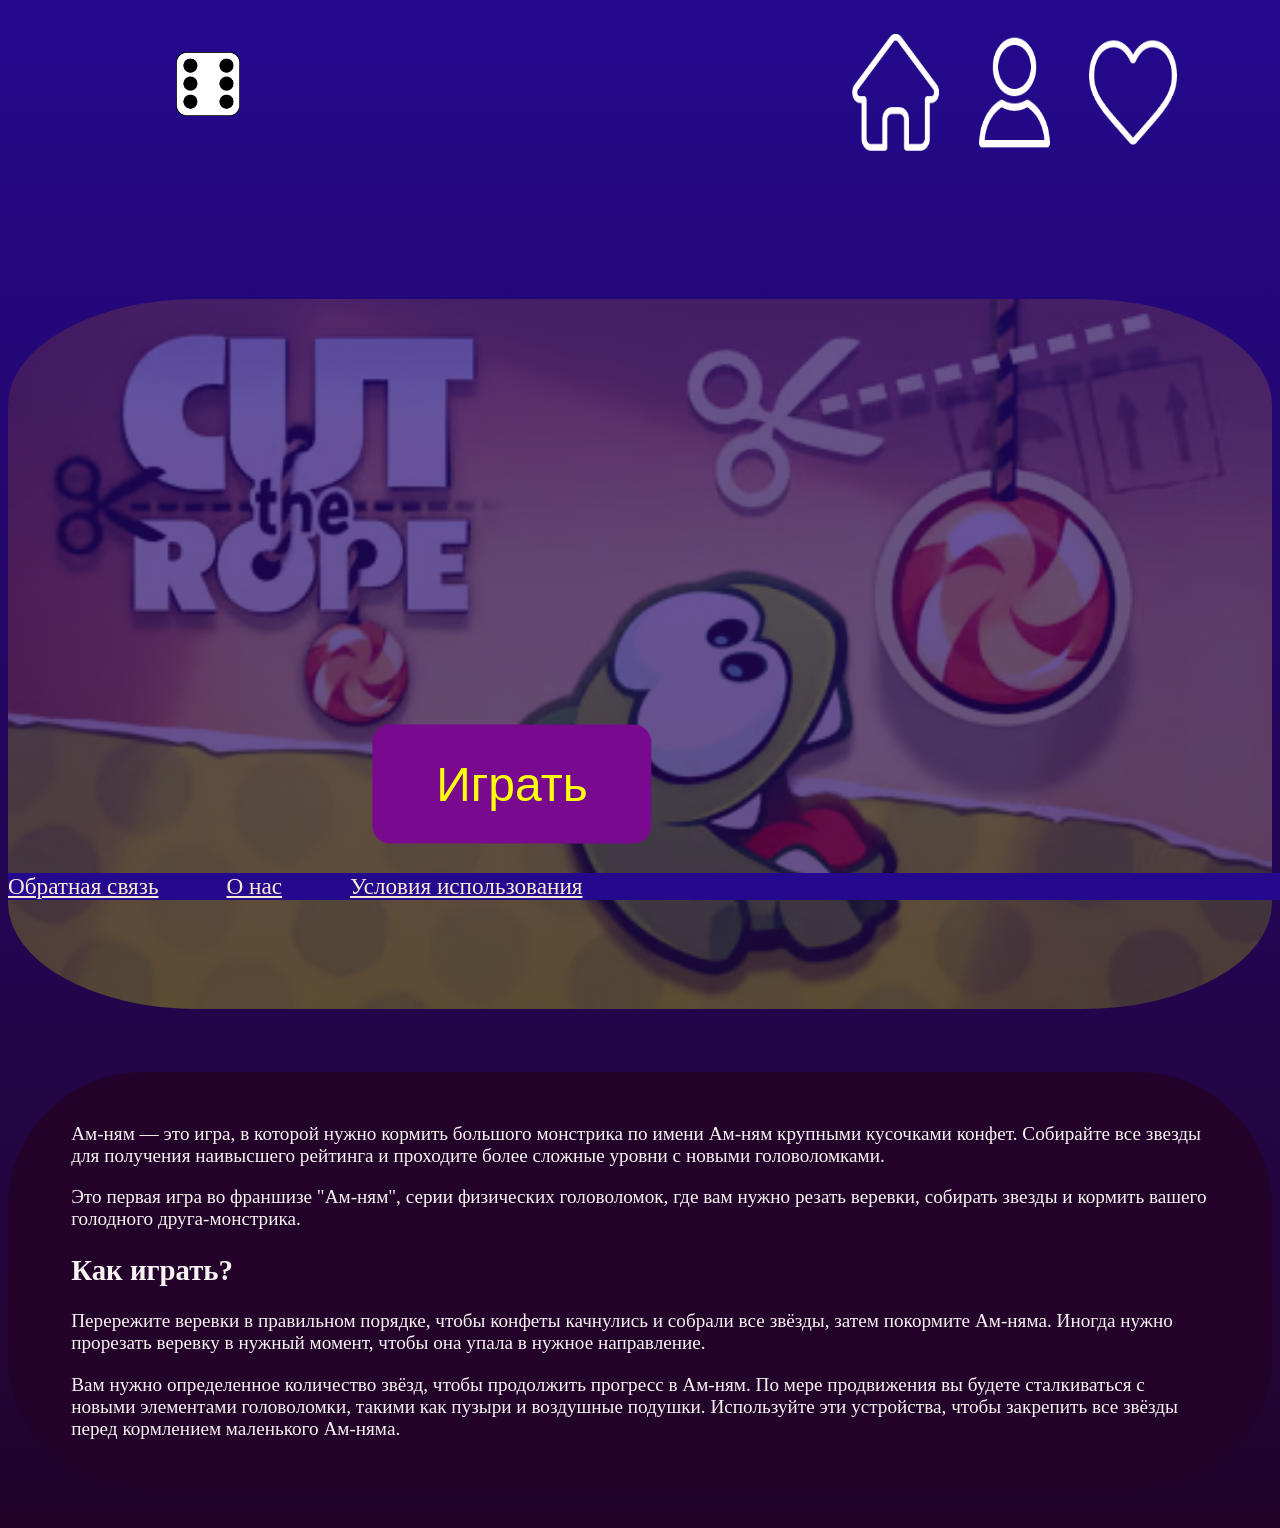
==== cut.html @ da179996 "cut the rop page is done" ====
<html>
    <head>
        <title>Ам-ням</title>
        <link rel="stylesheet" href="first.css">
        <meta charset="utf-8">
        <link href='https://unpkg.com/boxicons@2.1.4/css/boxicons.min.css' rel='stylesheet'>
    </head>

    <body>
        <div class="top-box">
            <ul class="center-image">
                <img src="cubee.png" class="cube">
            </ul>
            <ul class="menue">
                <a href="Home_page.html"> <img src="home_line.png" class="home"></a>
                <a href="profile.html"> <img src="user_line.png" class="user"></a>
                <a href="favorit.html"> <img src="heart_line.png" class="heart"></a>
            </ul>
        </div>

        <div class="start_game">
            <img class="cut" src="cut-the-rope-cover.png">
            <button class="btn_cut">Играть</button>
        </div>

        <div class="text">
            <p>
                Ам-ням — это игра, в которой нужно кормить большого монстрика по имени Ам-ням крупными кусочками конфет. 
                Собирайте все звезды для получения наивысшего рейтинга и проходите более сложные уровни с новыми головоломками.
            </p>
            <p>
                Это первая игра во франшизе "Ам-ням", серии физических головоломок, где вам нужно резать веревки, собирать 
                звезды и кормить вашего голодного друга-монстрика.
            </p>
            <h2>Как играть?</h2>
            <p>
                Перережите веревки в правильном порядке, чтобы конфеты качнулись и собрали все звёзды, затем покормите Ам-няма. 
                Иногда нужно прорезать веревку в нужный момент, чтобы она упала в нужное направление.
            </p>
            <p>
                Вам нужно определенное количество звёзд, чтобы продолжить прогресс в Ам-ням. По мере продвижения вы будете сталкиваться 
                с новыми элементами головоломки, такими как пузыри и воздушные подушки. Используйте эти устройства, чтобы закрепить все 
                звёзды перед кормлением маленького Ам-няма.
            </p>
        </div>



        <div class="contacs">
            <a class="txt" href="#">Обратная связь</a>
            <a class="txt" href="#">О нас</a>
            <a class="txt" href="#">Условия использования</a>
        </div>
    </body>
---- first.css ----
body{
    background: linear-gradient(to bottom, #24098F, #230329); }
/* maket*/
.top-box{
    display: flex;
    align-items: stretch;
    height: 15vh;
    flex-direction: row;
    margin-top: 2vh;
    margin-bottom: 5vh;
    margin-left: 10vw;
    flex-basis: 10vw;}

.cube { 
    width: 10%; 
    margin-top: 2vh;
    margin-right: 10vw;}

.menue{
    align-items: center;
    justify-content: space-between;
    display: flex;
    height: 13vh;
    margin-right: 10vw;
    gap: 5vw;}

.user{
    width: 160%; 
    height: 100%;}

.heart{
    width: 160%; 
    height: 100%;}
.home{
    width: 160%; 
    height: 100%;}

.contacs{
    margin-top: 5vh;
    background-color:#24098F;
    position: fixed;
    bottom: 0;
    width: 100vw;
}
.contacs .txt{
    font-size: 145%;
    color: antiquewhite;
    margin-right: 5vw;}

/*home page*/
.games{
    display: flex;
    grid-auto-flow: column;
    margin-bottom: 3vh;}

.nonogram{
    width: 40vh; 
    height: 40vh;
    border-radius: 10vh;}
.img-wrap{
    position: relative;}
.game_text{
    position: absolute;
    top: 50%;
    transform: translate(-50%, 50%);
    display: none;
    color: rgb(248, 244, 243);
    font-size: 145%;
    left: 65%;
    height: 30%;
    overflow: hidden;
    text-overflow: ellipsis;
    white-space: nowrap; }
.img-wrap:hover .game_text{
    display: block;}
a:hover{
    opacity: 0.6; }

.games_r{
    max-width: 10vw;
    height:auto;
    border-radius: 20%;
    margin-left: 4vw;}
.numbers_puzzle{
    background-color: #43024e6d;
    border: #43024e;
    border-radius: 10vw;
    min-height: 30vh;
    min-width: 100vh;
    margin-bottom: 5vh;}
.numbers_puzzle_text{
    color: antiquewhite;
    font-size: 170%;
    margin-left: 7vw;}

/*favorit*/
.games_favorit{
    display: grid;
    grid-template-columns: 15% 15% 15% 15% 15%;
    grid-template-rows: 20vh 20vh;
    grid-auto-flow: row;
    grid-row-gap: 5%;
    margin-right: 7vh;}
.favorit_games{
    background-color: #43024e6d;
    border-radius: 10vw;
    min-height: 55%;
    min-width: 100vh;
    margin-bottom: 5vh;}
.favorit_games_text{
    color: antiquewhite;
    font-size: 170%;
    margin-left: 8%;
}
.game_text_fav{
    position: absolute;
    top: 50%;
    transform: translate(-50%, 50%);
    display: none;
    color: rgb(248, 244, 243);
    font-size: 145%;
    left: 65%;
    height: 30%;
    overflow: hidden;
    text-overflow: ellipsis;
    white-space: nowrap; }
.img-wrap:hover .game_text_fav{
    display: block;}

/*profile*/
.info{
    display: flex;
    justify-content: center;
    align-items: center;
    flex-direction: column;
    height: 30vh;}

.logo{
    border-radius: 90%;
    margin-top: 15%;
    width: 100%;
    margin-top: 150%;}
.info .info_text{
    color: rgb(248, 244, 243);}

.buttons .bth{
    text-align: center;
    width: 120%;
    height: 80%;
    background-color: #79098F;
    color: #FBFF0A;
    border: none;
    border-radius: 2vh;
    margin-bottom: 2.5vh;
    font-size: 100%;
}
.buttons{
    display: flex;}
.buttons>*:first-child {
    margin-right: 10%;}
.favorit_games_profile{
    background-color: #43024e6d;
    border-radius: 10vw;
    min-height: 55%;
    min-width: 100vh;
    margin-bottom: 5vh;
    margin-top: 17%;}

/*cut*/
.start_game{
    display: flex;
}
.cut{
    margin-top: 8%;
    width: 100%;
    opacity: 0.3; 
    border-radius: 15%;}
.start_game .btn_cut{
    margin-top: 5%;
    position: absolute;
    top: 80%;
    left: 40%;
    transform: translate(-50%, -50%);
    background-color: #79098F;
    color: #FBFF0A;
    font-size: 300%;
    padding: 2.5% 5%;
    border: none;
    cursor: pointer;
    border-radius: 2vh;
    animation: pulse 1s infinite;
}

@keyframes pulse {
    0% {
        transform: scale(1);
    }
    50% {
        transform: scale(1.1);
    }
    100% {
        transform: scale(1);
    }
}
.text{
    color: rgb(248, 244, 243);
    padding: 2.5% 5%;
    margin-bottom: 3%;
    margin-top: 5%;
    font-size: 120%;
    background-color: #230329;
    border-radius: 15vh;
}
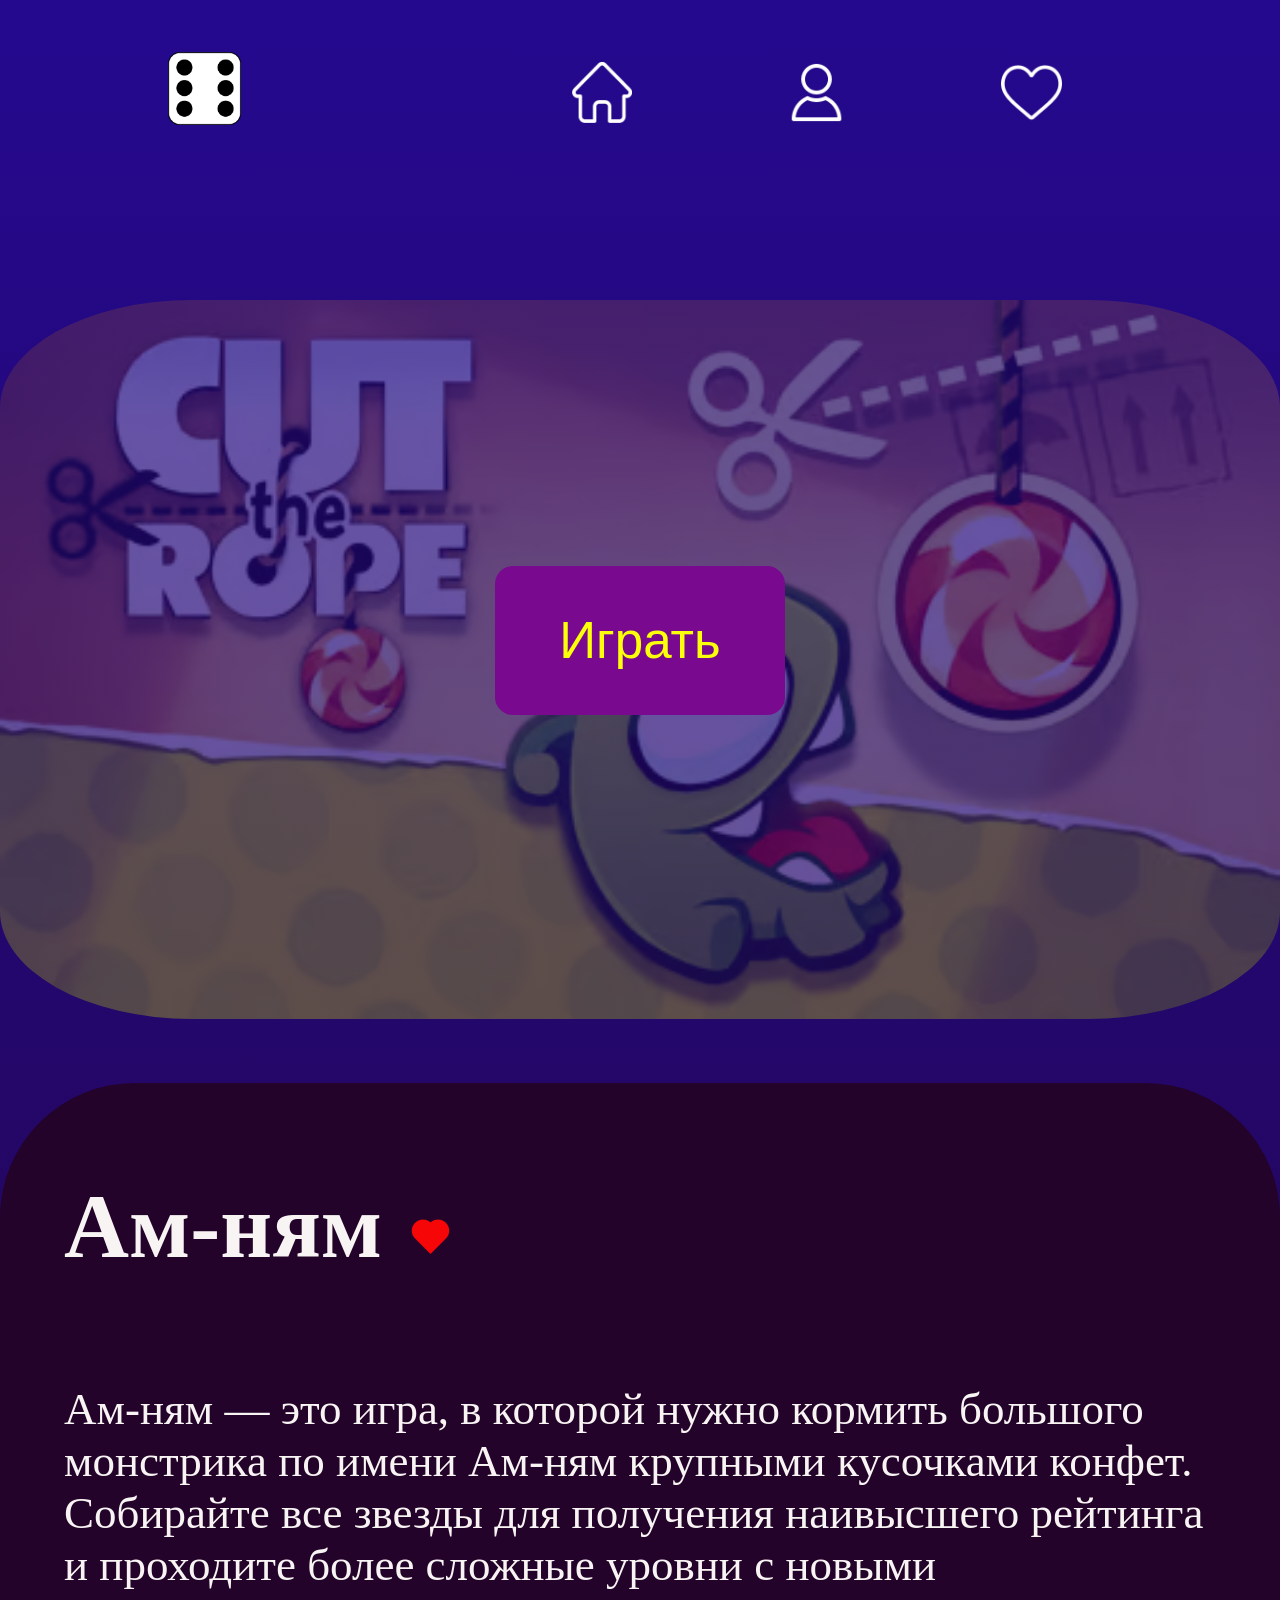
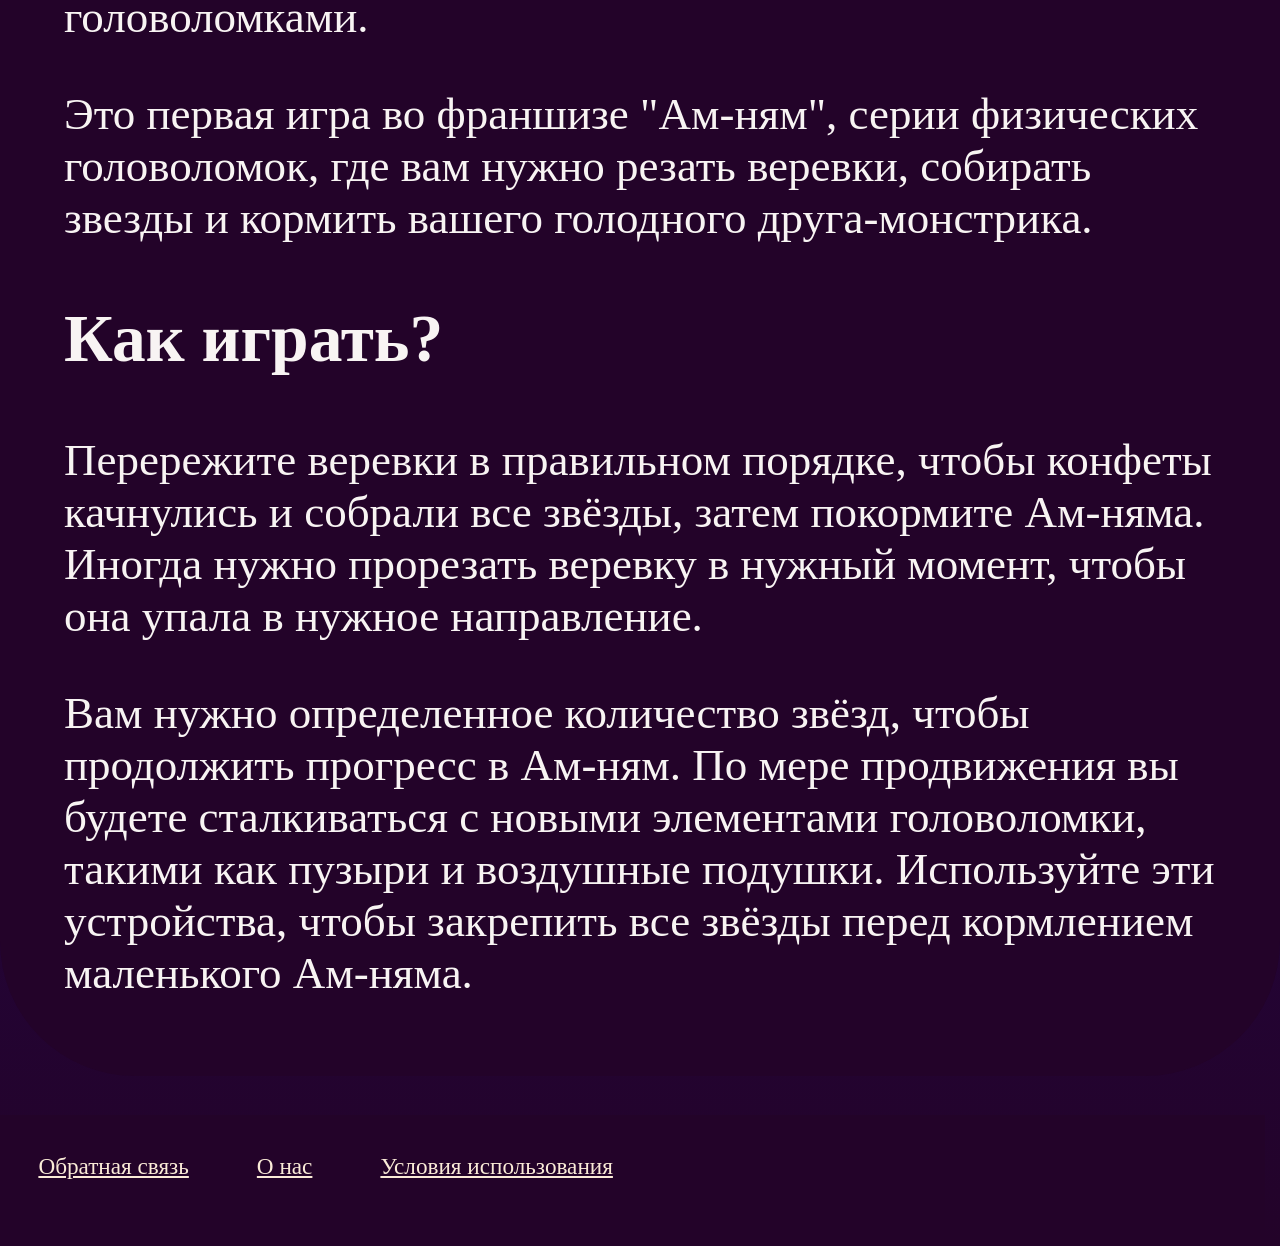
==== commit e2d70442: "cut file: add heart, fixed problem with the button" ====
--- a/cut.html
+++ b/cut.html
@@ -24,6 +24,10 @@
         </div>
 
         <div class="text">
+            <div class="om-nom">
+                <h1>Ам-ням</h1>
+                <i class='bx bxs-heart'></i>
+            </div>
             <p>
                 Ам-ням — это игра, в которой нужно кормить большого монстрика по имени Ам-ням крупными кусочками конфет. 
                 Собирайте все звезды для получения наивысшего рейтинга и проходите более сложные уровни с новыми головоломками.
--- a/first.css
+++ b/first.css
@@ -1,5 +1,9 @@
 body{
-    background: linear-gradient(to bottom, #24098F, #230329); }
+    background: linear-gradient(to bottom, #24098F, #230329); 
+    width: 100%;
+    margin: 0;
+    padding: 0;
+}
 /* maket*/
 .top-box{
     display: flex;
@@ -12,7 +16,7 @@
     flex-basis: 10vw;}
 
 .cube { 
-    width: 10%; 
+    width: 20%; 
     margin-top: 2vh;
     margin-right: 10vw;}
 
@@ -25,22 +29,23 @@
     gap: 5vw;}
 
 .user{
-    width: 160%; 
-    height: 100%;}
+    width: 40%; 
+    height: auto;}
 
 .heart{
-    width: 160%; 
-    height: 100%;}
+    width: 40%; 
+    height: auto}
 .home{
-    width: 160%; 
-    height: 100%;}
+    width: 40%; 
+    height: auto}
 
 .contacs{
-    margin-top: 5vh;
-    background-color:#24098F;
-    position: fixed;
+    background-color:#230329;
+    position: relative;
     bottom: 0;
-    width: 100vw;
+    width: 92.8vw;
+    height: 6vh;
+    padding: 3%;
 }
 .contacs .txt{
     font-size: 145%;
@@ -51,7 +56,9 @@
 .games{
     display: flex;
     grid-auto-flow: column;
-    margin-bottom: 3vh;}
+    margin-bottom: 3vh;
+    margin-right: 0;
+}
 
 .nonogram{
     width: 40vh; 
@@ -83,10 +90,11 @@
     margin-left: 4vw;}
 .numbers_puzzle{
     background-color: #43024e6d;
-    border: #43024e;
     border-radius: 10vw;
     min-height: 30vh;
-    min-width: 100vh;
+    max-width: 200vw;
+    min-width: 90vw;
+    margin-right: 0;
     margin-bottom: 5vh;}
 .numbers_puzzle_text{
     color: antiquewhite;
@@ -169,6 +177,8 @@
 /*cut*/
 .start_game{
     display: flex;
+    justify-content: center; /* Центрирование по горизонтали */
+    align-items: center;
 }
 .cut{
     margin-top: 8%;
@@ -178,13 +188,10 @@
 .start_game .btn_cut{
     margin-top: 5%;
     position: absolute;
-    top: 80%;
-    left: 40%;
-    transform: translate(-50%, -50%);
     background-color: #79098F;
     color: #FBFF0A;
-    font-size: 300%;
-    padding: 2.5% 5%;
+    font-size: 4vw;
+    padding: 5vh 5vw;
     border: none;
     cursor: pointer;
     border-radius: 2vh;
@@ -207,7 +214,15 @@
     padding: 2.5% 5%;
     margin-bottom: 3%;
     margin-top: 5%;
-    font-size: 120%;
+    font-size: 5vh;
     background-color: #230329;
     border-radius: 15vh;
+}
+.om-nom{
+    display: flex;
+}
+.om-nom i{
+    color: rgb(246, 6, 6);
+    margin-top: 11vh;
+    margin-left: 2vw;
 }
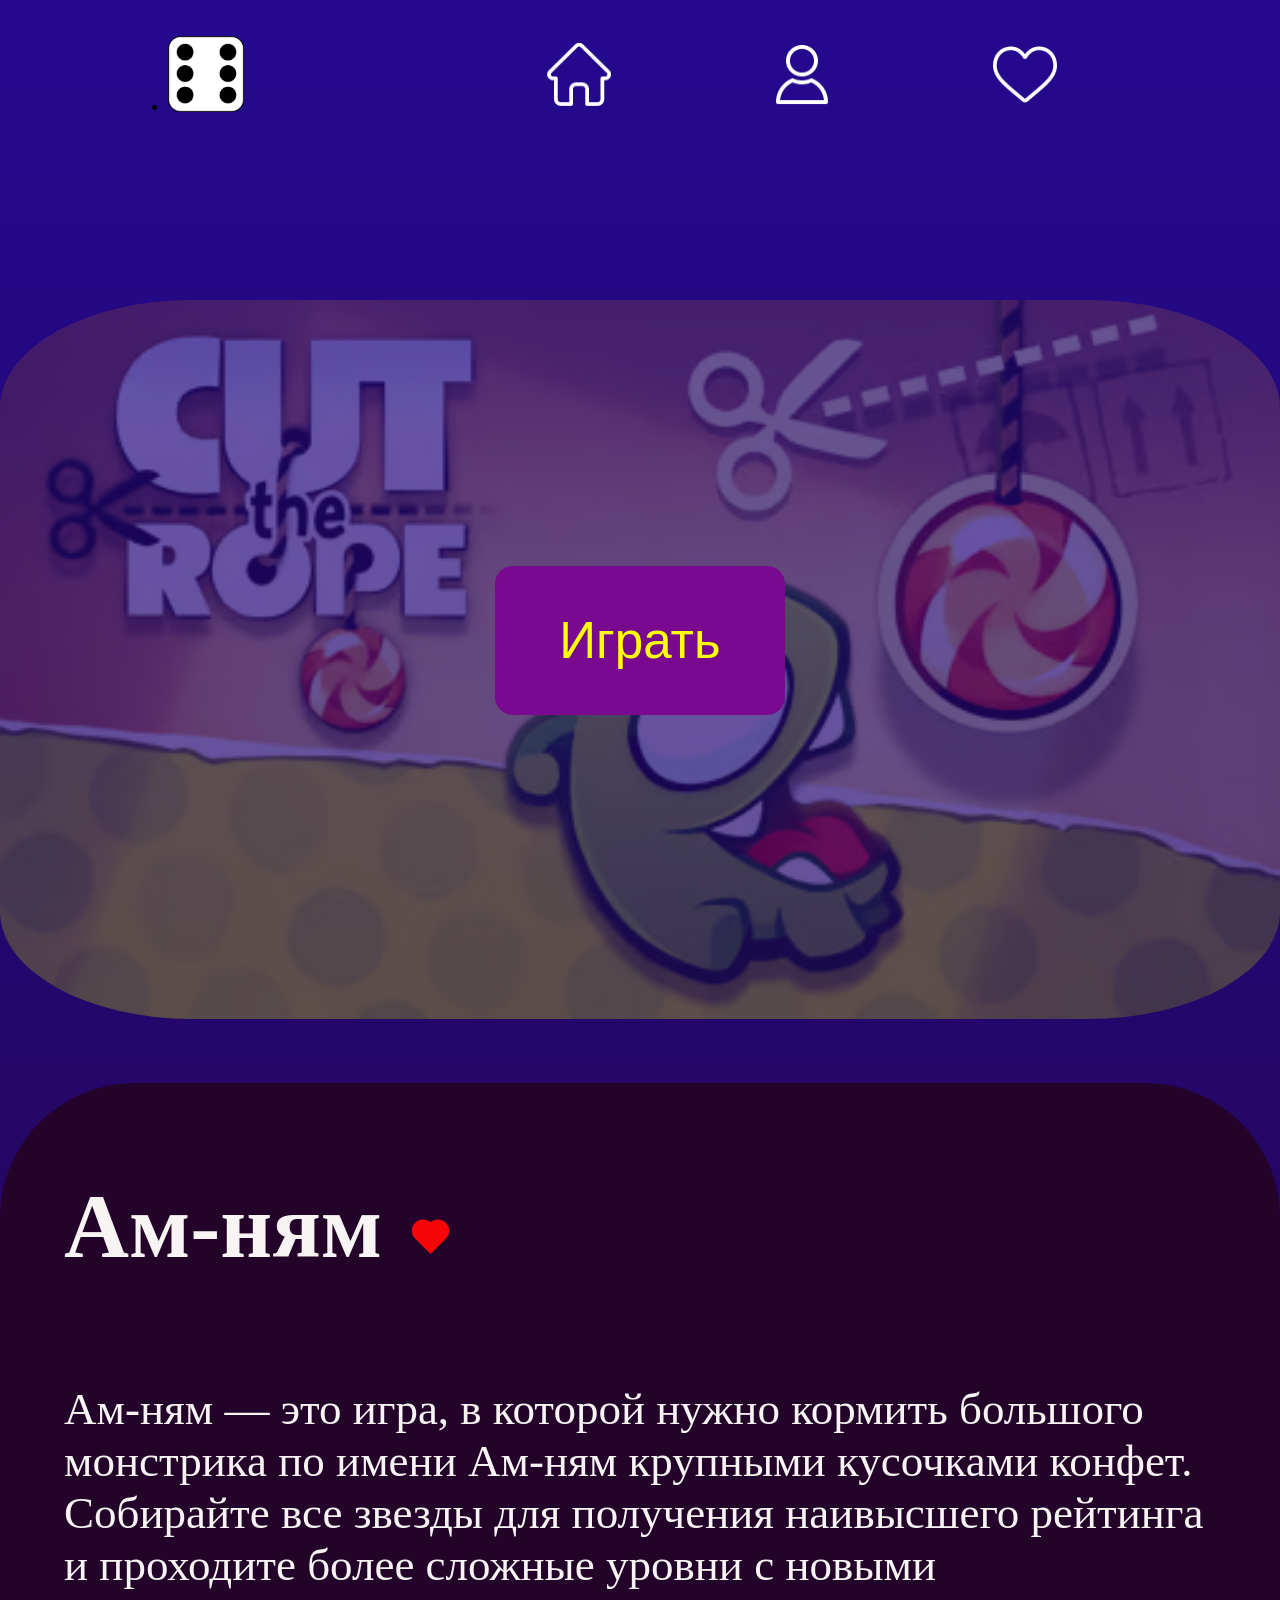
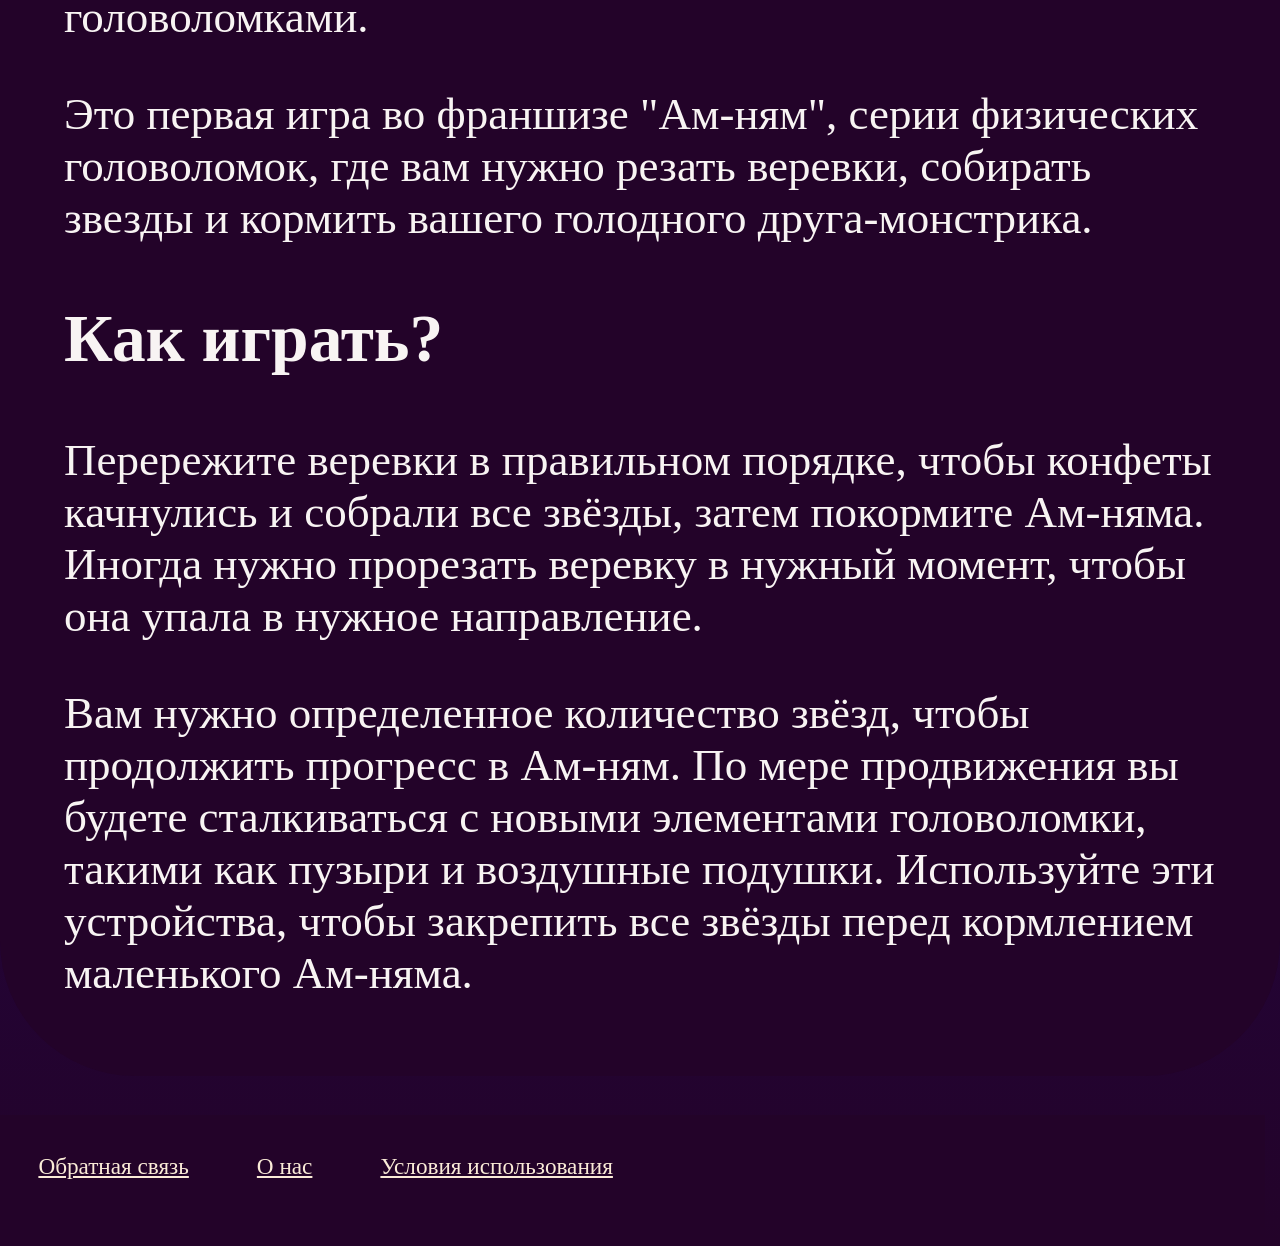
==== commit 02642c17: "исправлены ошибки выявленыые при валедации" ====
--- a/cut.html
+++ b/cut.html
@@ -1,4 +1,5 @@
-<html>
+<!DOCTYPE html>
+<html lang="ru">
     <head>
         <title>Ам-ням</title>
         <link rel="stylesheet" href="first.css">
@@ -7,19 +8,19 @@
     </head>
 
     <body>
-        <div class="top-box">
-            <ul class="center-image">
-                <img src="cubee.png" class="cube">
-            </ul>
-            <ul class="menue">
-                <a href="Home_page.html"> <img src="home_line.png" class="home"></a>
-                <a href="profile.html"> <img src="user_line.png" class="user"></a>
-                <a href="favorit.html"> <img src="heart_line.png" class="heart"></a>
-            </ul>
-        </div>
+        <ul class="top-box">
+            <li class="center-image">
+                <img src="cubee.png" class="cube" alt="logo">
+            </li>
+            <li class="menue">
+                <a href="Home_page.html"> <img src="home_line.png" class="home" alt="home page"></a>
+                <a href="profile.html"> <img src="user_line.png" class="user" alt="profile page"></a>
+                <a href="favorit.html"> <img src="heart_line.png" class="heart" alt="favorit page"></a>
+            </li>
+        </ul>
 
         <div class="start_game">
-            <img class="cut" src="cut-the-rope-cover.png">
+            <img class="cut" src="cut-the-rope-cover.png" alt="game">
             <button class="btn_cut">Играть</button>
         </div>
 
--- a/first.css
+++ b/first.css
@@ -13,6 +13,7 @@
     margin-top: 2vh;
     margin-bottom: 5vh;
     margin-left: 10vw;
+    z-index: 101;
     flex-basis: 10vw;}
 
 .cube { 
@@ -25,6 +26,7 @@
     justify-content: space-between;
     display: flex;
     height: 13vh;
+    z-index: 100;
     margin-right: 10vw;
     gap: 5vw;}
 
@@ -37,6 +39,7 @@
     height: auto}
 .home{
     width: 40%; 
+    z-index: 100;
     height: auto}
 
 .contacs{
@@ -90,6 +93,7 @@
     margin-left: 4vw;}
 .numbers_puzzle{
     background-color: #43024e6d;
+    min-height: 55vh;
     border-radius: 10vw;
     min-height: 30vh;
     max-width: 200vw;
@@ -111,8 +115,8 @@
     margin-right: 7vh;}
 .favorit_games{
     background-color: #43024e6d;
+    min-height: 55vh;
     border-radius: 10vw;
-    min-height: 55%;
     min-width: 100vh;
     margin-bottom: 5vh;}
 .favorit_games_text{
@@ -122,13 +126,13 @@
 }
 .game_text_fav{
     position: absolute;
-    top: 50%;
     transform: translate(-50%, 50%);
+    top: 10vh;
     display: none;
     color: rgb(248, 244, 243);
-    font-size: 145%;
-    left: 65%;
-    height: 30%;
+    font-size: 1.5vw;
+    left: 9vw;
+    height: 40%;
     overflow: hidden;
     text-overflow: ellipsis;
     white-space: nowrap; }
@@ -145,12 +149,18 @@
 
 .logo{
     border-radius: 90%;
-    margin-top: 15%;
+    margin-top: 0;
     width: 100%;
-    margin-top: 150%;}
+    margin-bottom: 2vh;
+    margin-top: 30vh;}
 .info .info_text{
+    font-size:2vw;
     color: rgb(248, 244, 243);}
 
+.picture{
+    z-index: 1;
+    max-height: 100vh;
+}
 .buttons .bth{
     text-align: center;
     width: 120%;
@@ -160,24 +170,25 @@
     border: none;
     border-radius: 2vh;
     margin-bottom: 2.5vh;
-    font-size: 100%;
+    font-size: 2vw;
 }
 .buttons{
     display: flex;}
 .buttons>*:first-child {
     margin-right: 10%;}
 .favorit_games_profile{
+
     background-color: #43024e6d;
     border-radius: 10vw;
-    min-height: 55%;
+    min-height: 55vh;
     min-width: 100vh;
     margin-bottom: 5vh;
-    margin-top: 17%;}
+    margin-top: 60vh;}
 
 /*cut*/
 .start_game{
     display: flex;
-    justify-content: center; /* Центрирование по горизонтали */
+    justify-content: center;
     align-items: center;
 }
 .cut{
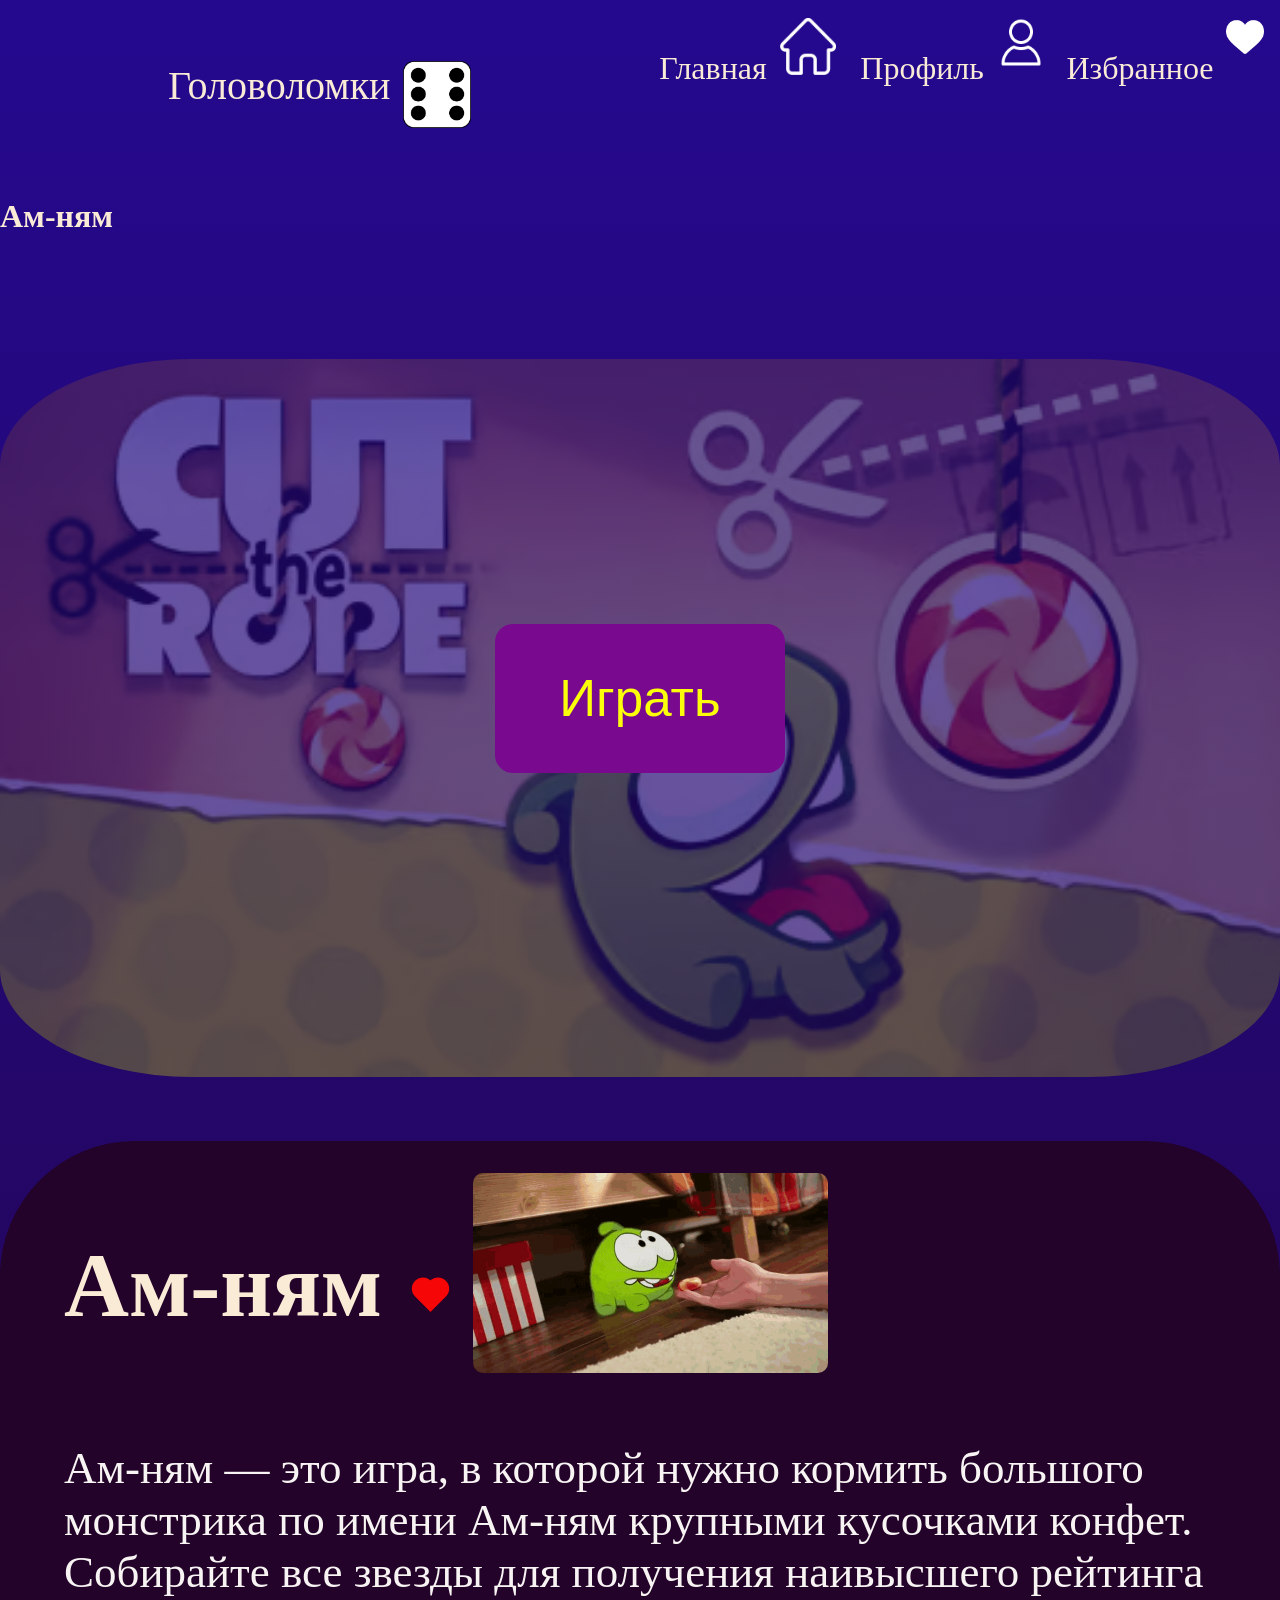
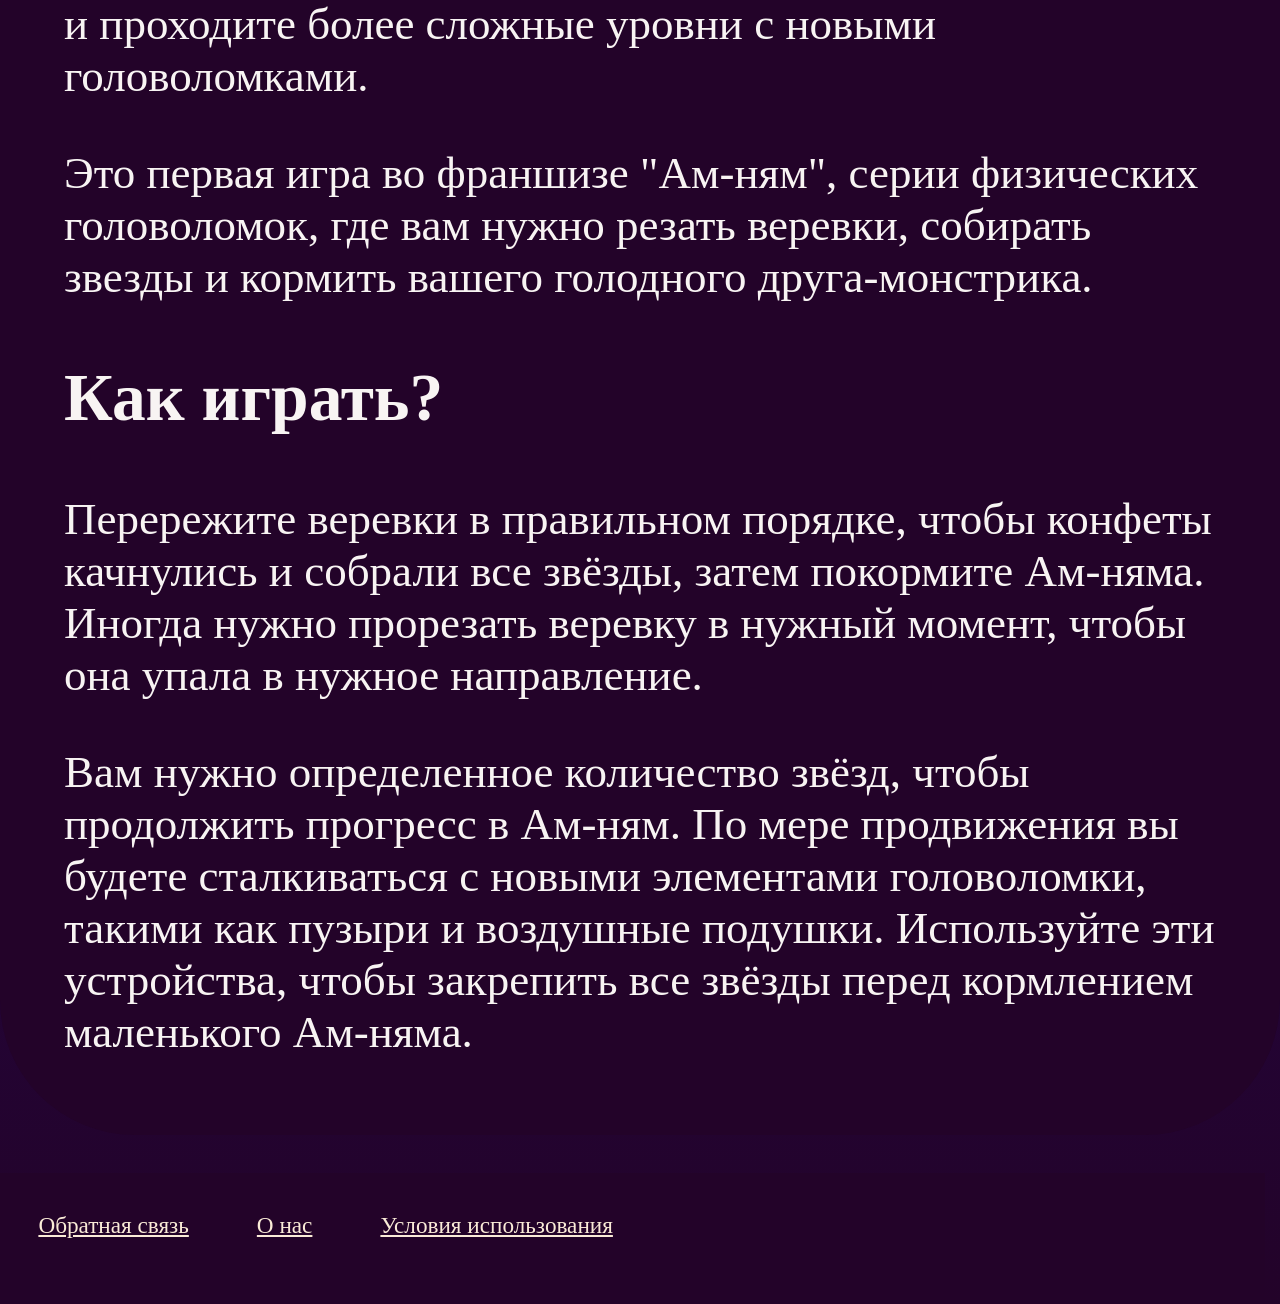
==== commit f8298384: "add description on the menue and a video" ====
--- a/cut.html
+++ b/cut.html
@@ -10,14 +10,26 @@
     <body>
         <ul class="top-box">
             <li class="center-image">
+                <p class="name">Головоломки</p>
                 <img src="cubee.png" class="cube" alt="logo">
             </li>
             <li class="menue">
-                <a href="Home_page.html"> <img src="home_line.png" class="home" alt="home page"></a>
-                <a href="profile.html"> <img src="user_line.png" class="user" alt="profile page"></a>
-                <a href="favorit.html"> <img src="heart_line.png" class="heart" alt="favorit page"></a>
+                <li class="valuse">
+                    <p class="menue_text">Главная</p>
+                    <a href="Home_page.html"> <img src="home_line.png" class="home" alt="home page"></a>
+                </li>
+                <li class="valuse">
+                    <p class="menue_text">Профиль</p>
+                    <a href="profile.html"> <img src="user_line.png" class="user" alt="profile page"></a>
+                </li>
+                <li class="valuse">
+                    <p class="menue_text">Избранное</p>
+                    <a href="favorit.html"> <img src="heart_full.png" class="heart" alt="favorit page"></a>
+                </li>
             </li>
         </ul>
+
+        <h1>Ам-ням</h1>
 
         <div class="start_game">
             <img class="cut" src="cut-the-rope-cover.png" alt="game">
@@ -28,6 +40,7 @@
             <div class="om-nom">
                 <h1>Ам-ням</h1>
                 <i class='bx bxs-heart'></i>
+                <img class="video" src="video.gif" alt="video">
             </div>
             <p>
                 Ам-ням — это игра, в которой нужно кормить большого монстрика по имени Ам-ням крупными кусочками конфет. 
--- a/first.css
+++ b/first.css
@@ -3,7 +3,29 @@
     width: 100%;
     margin: 0;
     padding: 0;
-}
+
+}
+.valuse{
+    display: flex;
+    gap: 1vw;
+}
+.valuse .menue_text{
+    font-size: 200%;
+    color: antiquewhite;
+}
+li{
+    list-style-type: none;
+}
+.center-image{
+    display: flex;
+    align-items: center;
+    gap: 1vw;
+
+}
+.center-image .name{
+    font-size: 250%;
+    color: antiquewhite;}
+
 /* maket*/
 .top-box{
     display: flex;
@@ -17,7 +39,8 @@
     flex-basis: 10vw;}
 
 .cube { 
-    width: 20%; 
+    width: 50%;
+    height: 50%; 
     margin-top: 2vh;
     margin-right: 10vw;}
 
@@ -28,17 +51,17 @@
     height: 13vh;
     z-index: 100;
     margin-right: 10vw;
-    gap: 5vw;}
+    gap: 4vw;}
 
 .user{
-    width: 40%; 
+    width: 70%; 
     height: auto;}
 
 .heart{
-    width: 40%; 
+    width: 70%; 
     height: auto}
 .home{
-    width: 40%; 
+    width: 70%; 
     z-index: 100;
     height: auto}
 
@@ -220,6 +243,10 @@
         transform: scale(1);
     }
 }
+.video{
+    height: 200px;
+    border-radius: 10px;
+}
 .text{
     color: rgb(248, 244, 243);
     padding: 2.5% 5%;
@@ -236,4 +263,9 @@
     color: rgb(246, 6, 6);
     margin-top: 11vh;
     margin-left: 2vw;
+    margin-right: 20px;
+}
+h1{
+    color: antiquewhite;
+    height: 500%;
 }
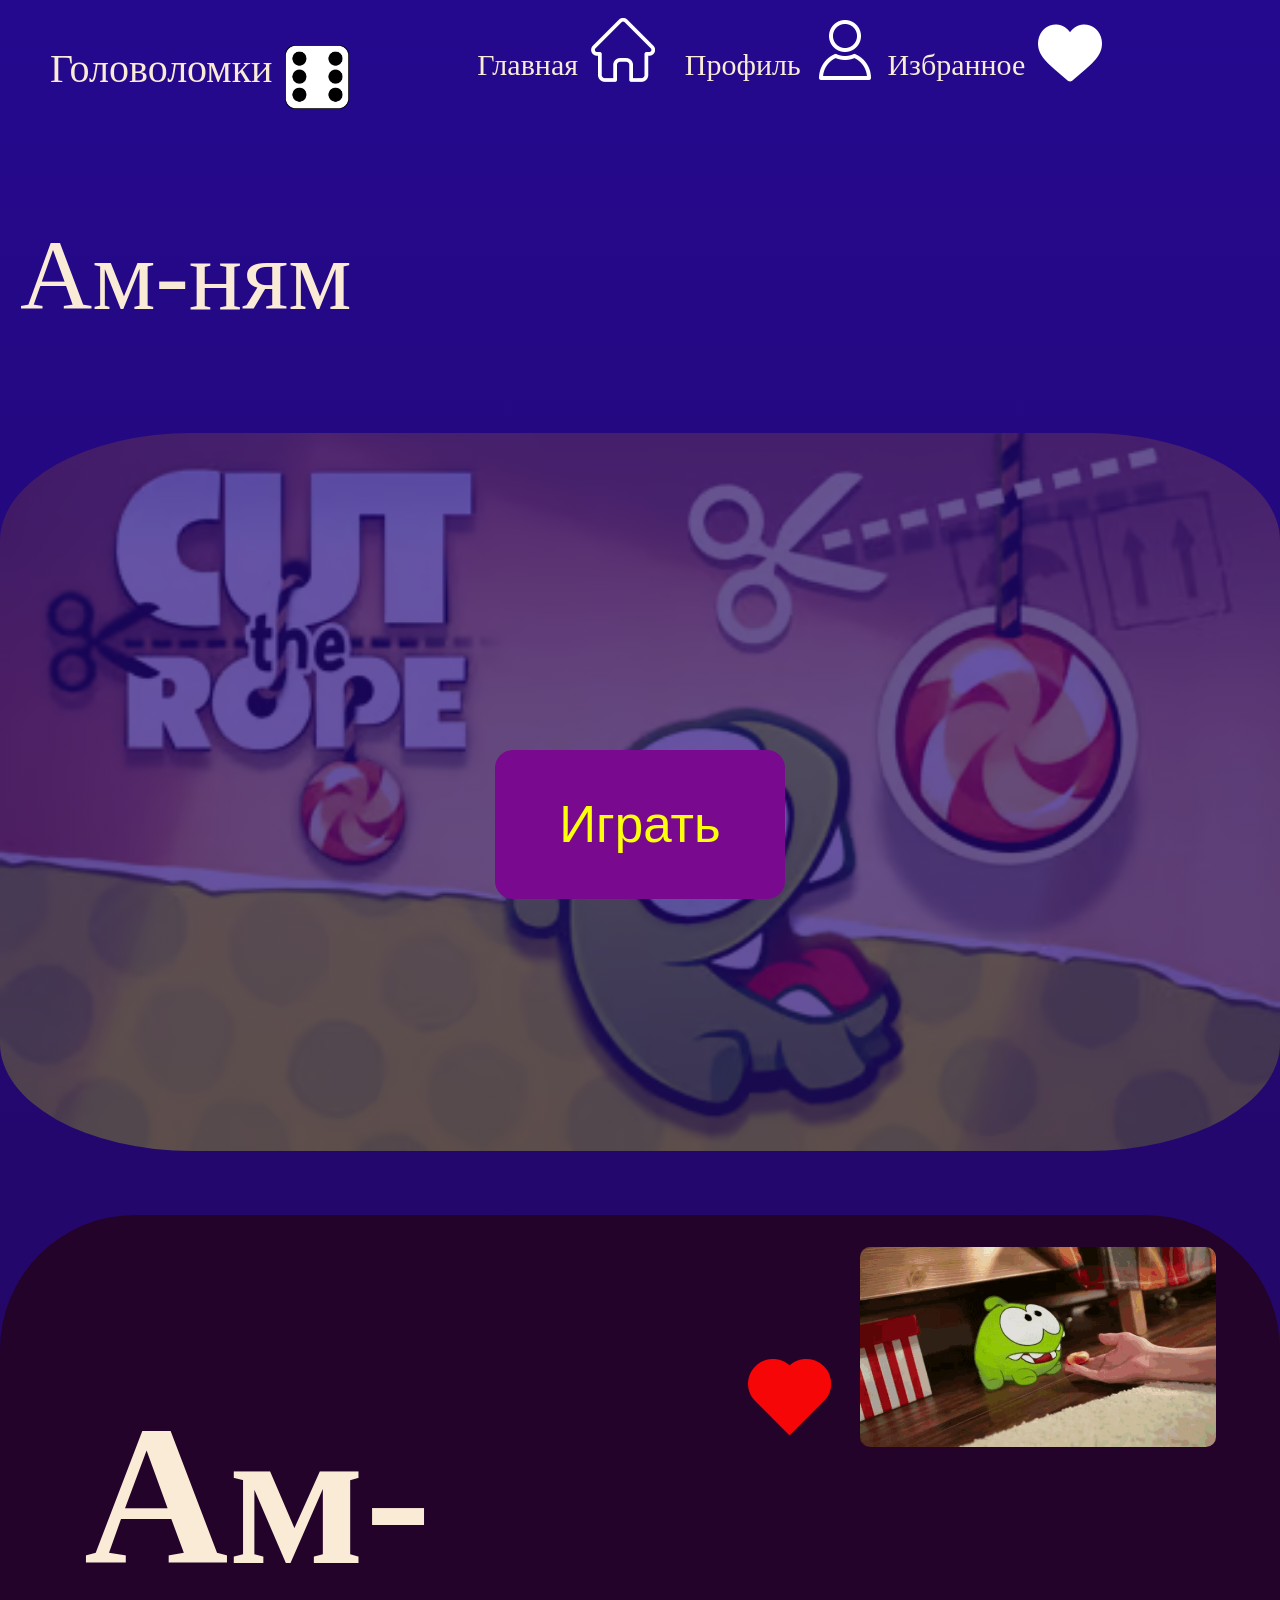
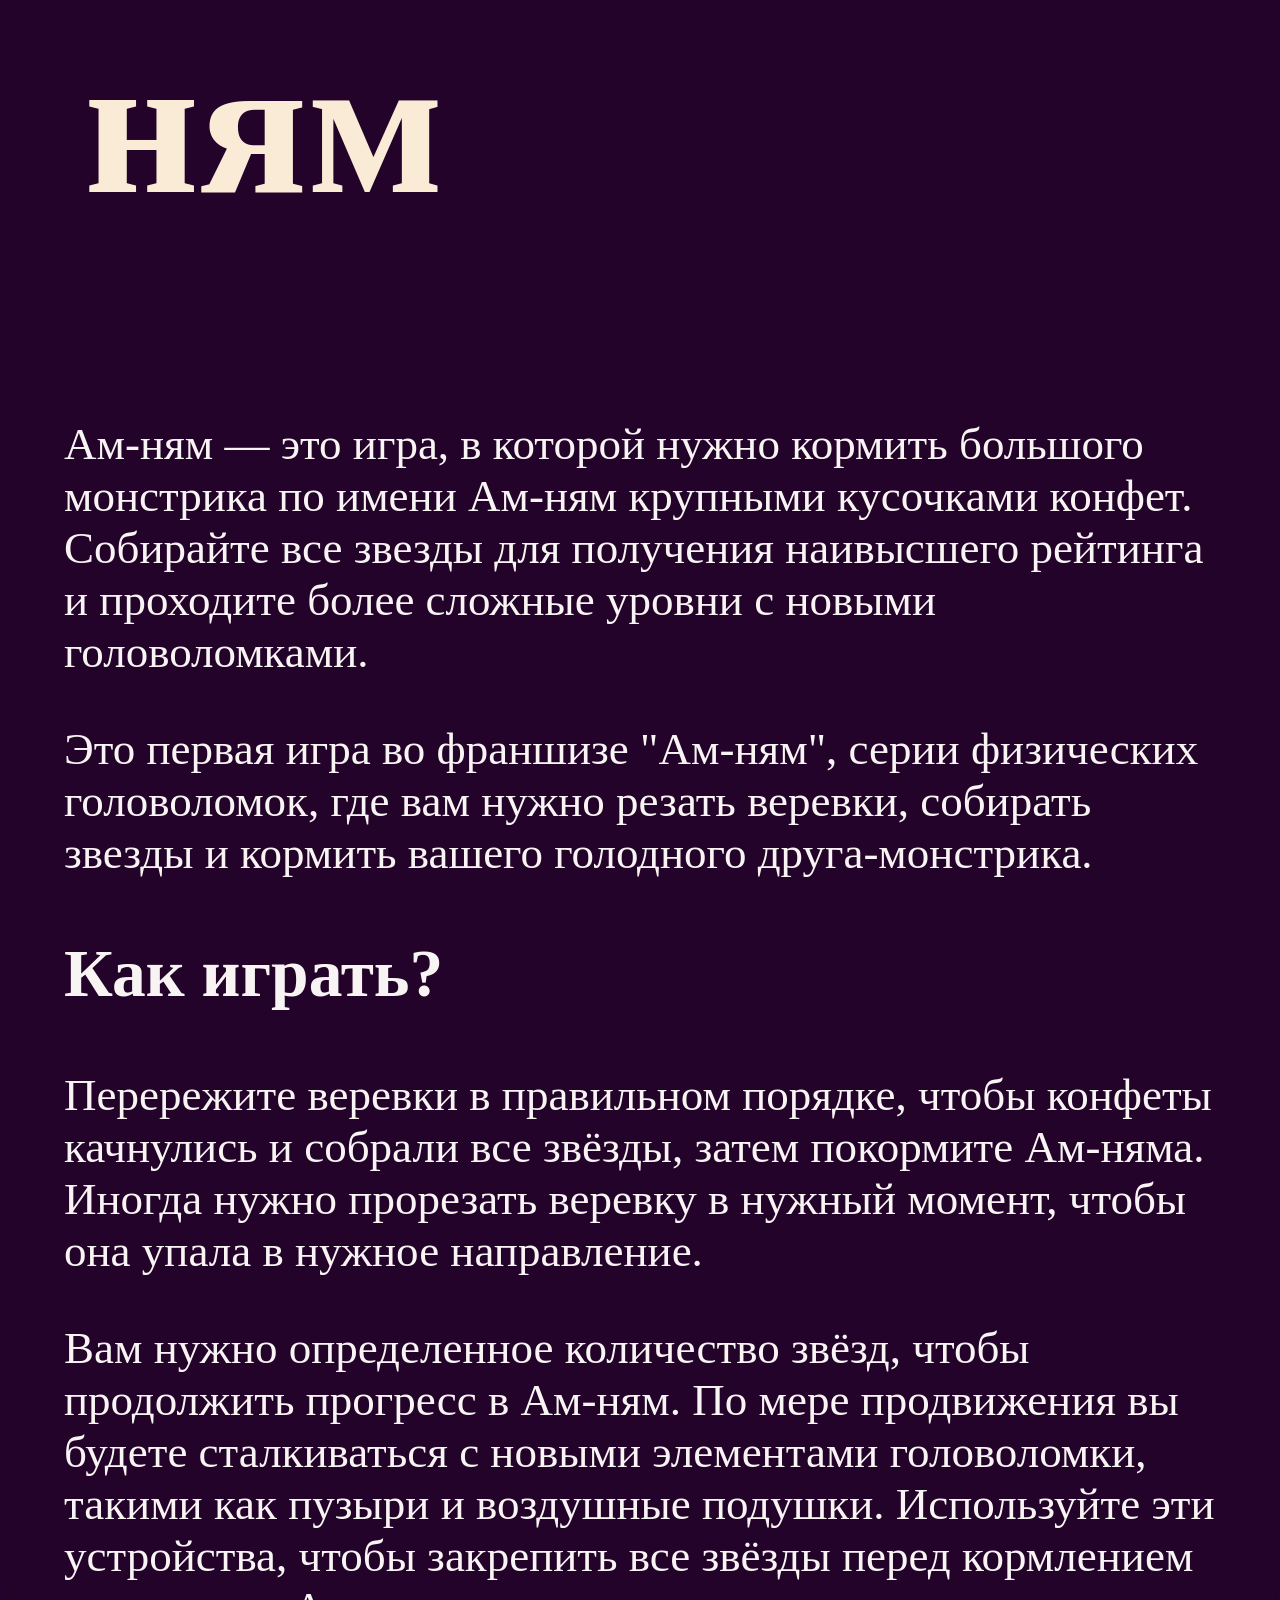
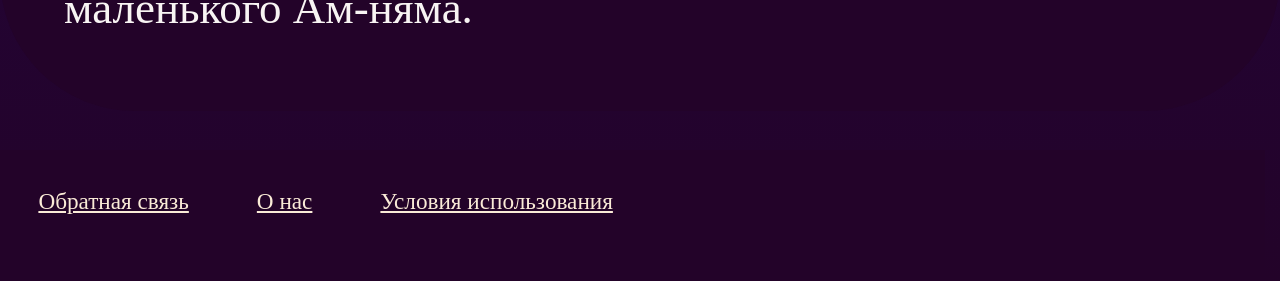
==== commit 00048482: "media" ====
--- a/cut.html
+++ b/cut.html
@@ -29,7 +29,7 @@
             </li>
         </ul>
 
-        <h1>Ам-ням</h1>
+        <p class="om-nom">Ам-ням</p>
 
         <div class="start_game">
             <img class="cut" src="cut-the-rope-cover.png" alt="game">
--- a/first.css
+++ b/first.css
@@ -1,6 +1,5 @@
 body{
     background: linear-gradient(to bottom, #24098F, #230329); 
-    width: 100%;
     margin: 0;
     padding: 0;
 
@@ -10,7 +9,7 @@
     gap: 1vw;
 }
 .valuse .menue_text{
-    font-size: 200%;
+    font-size: 30px;
     color: antiquewhite;
 }
 li{
@@ -23,46 +22,52 @@
 
 }
 .center-image .name{
-    font-size: 250%;
+    font-size: 40px;
     color: antiquewhite;}
 
 /* maket*/
 .top-box{
     display: flex;
     align-items: stretch;
-    height: 15vh;
+    height: 100px;
+    width: 90vw;
     flex-direction: row;
     margin-top: 2vh;
     margin-bottom: 5vh;
-    margin-left: 10vw;
-    z-index: 101;
-    flex-basis: 10vw;}
+    margin-left: 10px;
+    }
 
 .cube { 
-    width: 50%;
-    height: 50%; 
+    height: auto;
+    max-width: 5vw;
     margin-top: 2vh;
-    margin-right: 10vw;}
+ }
 
 .menue{
     align-items: center;
     justify-content: space-between;
     display: flex;
     height: 13vh;
+    margin-right: 10vw;
     z-index: 100;
-    margin-right: 10vw;
-    gap: 4vw;}
+    gap: 10px;}
 
 .user{
-    width: 70%; 
-    height: auto;}
+    max-width: 5vw;
+    height: auto;
+    margin-left: none;
+    margin-right: 10px;
+}
 
 .heart{
-    width: 70%; 
+    max-width: 5vw;
+    margin-left: none;
+    margin-top: 5%;
     height: auto}
 .home{
-    width: 70%; 
-    z-index: 100;
+    max-width: 5vw;
+    margin-left: none;
+    margin-right: 30px;
     height: auto}
 
 .contacs{
@@ -175,7 +180,8 @@
     margin-top: 0;
     width: 100%;
     margin-bottom: 2vh;
-    margin-top: 30vh;}
+    z-index: 2;
+    margin-top: 300px;}
 .info .info_text{
     font-size:2vw;
     color: rgb(248, 244, 243);}
@@ -215,7 +221,6 @@
     align-items: center;
 }
 .cut{
-    margin-top: 8%;
     width: 100%;
     opacity: 0.3; 
     border-radius: 15%;}
@@ -265,7 +270,31 @@
     margin-left: 2vw;
     margin-right: 20px;
 }
-h1{
-    color: antiquewhite;
-    height: 500%;
+.om-nom{
+    color: antiquewhite;
+    font-size: 100px;
+    margin-left: 20px;
+}
+
+
+/* Медиа-запрос для мобильных устройств (экраны до 768px) */
+@media only screen and (max-width: 768px) {
+    .container {
+        max-width: 90%;
+        padding: 5px;
+    }
+    .gif-container img {
+        max-width: 3000px;
+    }
+}
+
+/* Медиа-запрос для планшетов (экраны от 769px до 992px) */
+@media only screen and (min-width: 769px) and (max-width: 992px) {
+    .container {
+        max-width: 80%;
+        padding: 10px;
+    }
+    .gif-container img {
+        max-width: 400px;
+    }
 }
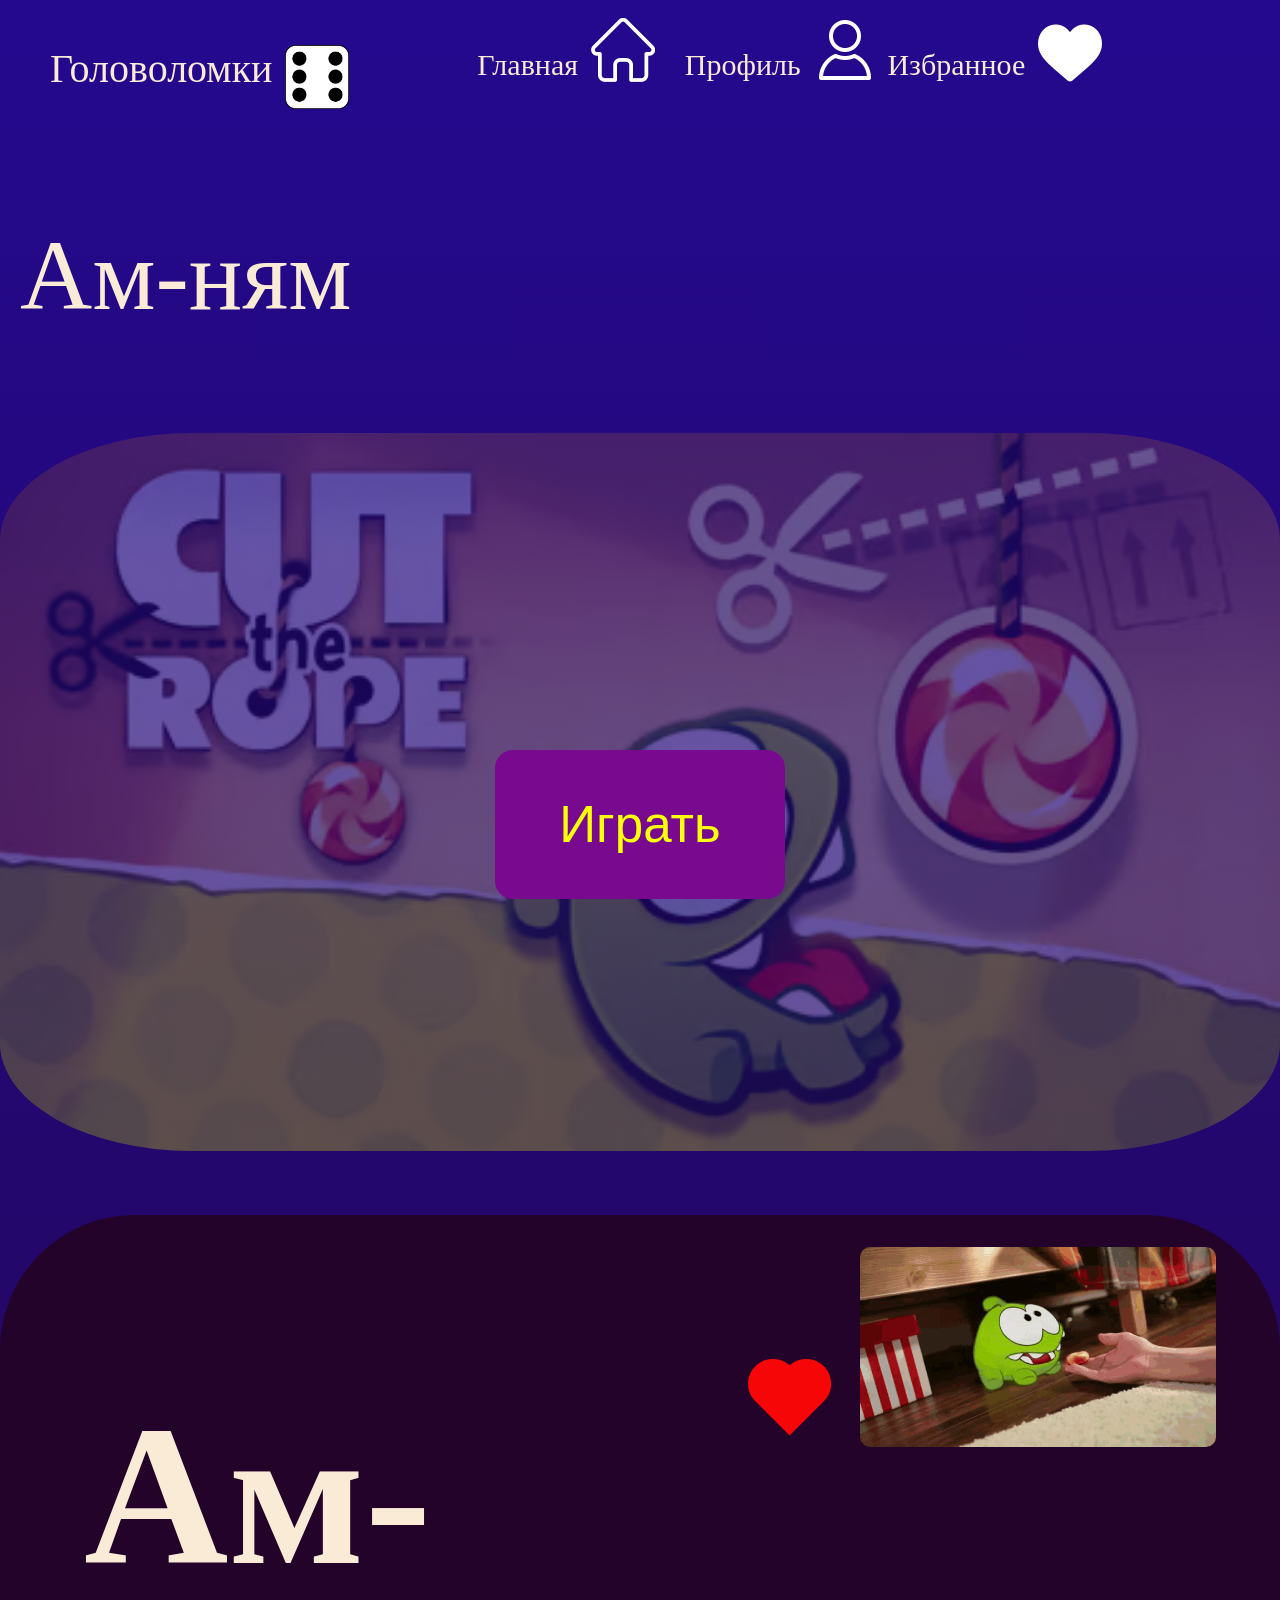
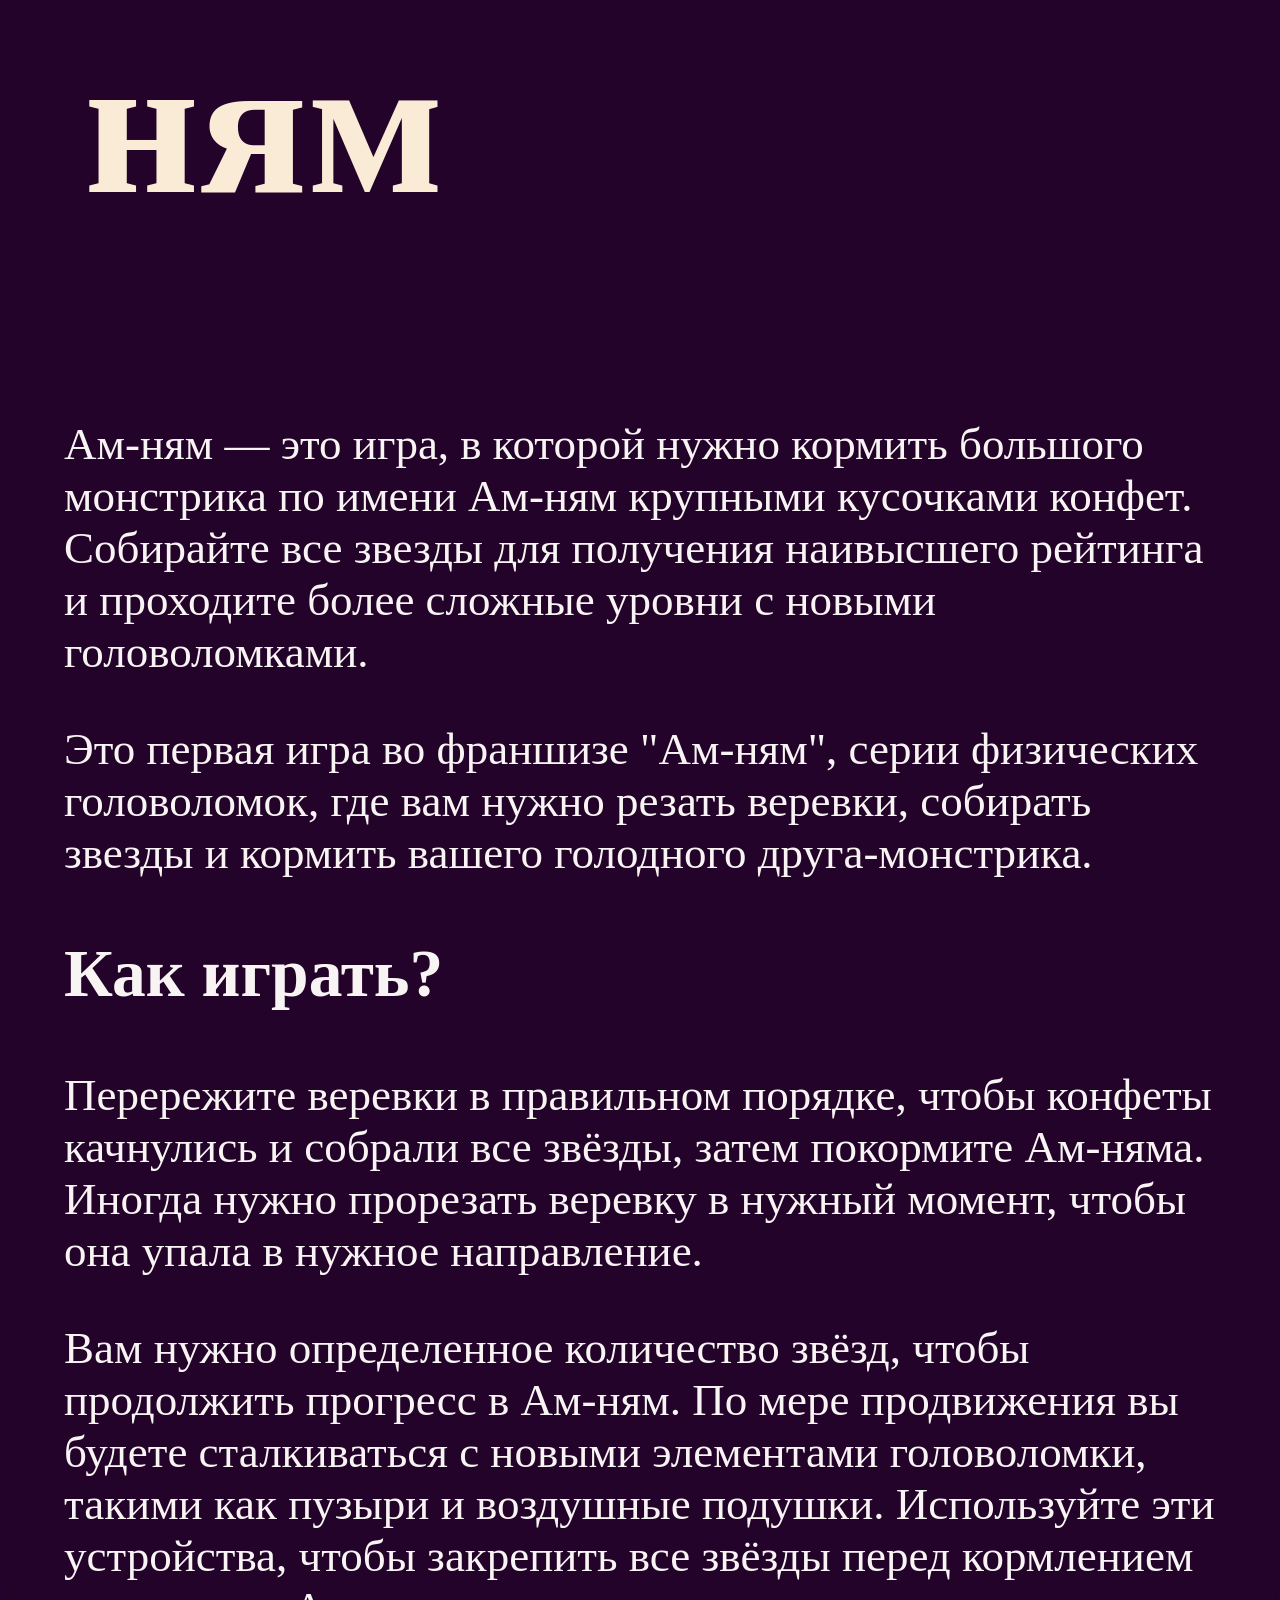
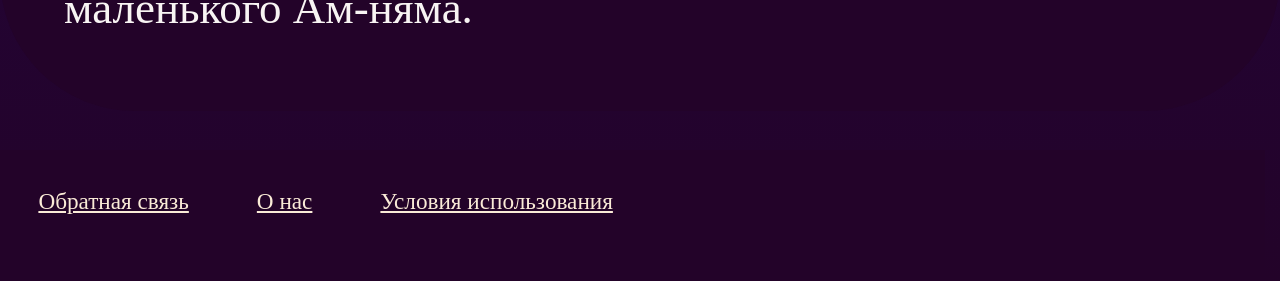
==== commit 6e5844bc: "Update cut.html validation" ====
--- a/cut.html
+++ b/cut.html
@@ -26,7 +26,6 @@
                     <p class="menue_text">Избранное</p>
                     <a href="favorit.html"> <img src="heart_full.png" class="heart" alt="favorit page"></a>
                 </li>
-            </li>
         </ul>
 
         <p class="om-nom">Ам-ням</p>
@@ -69,4 +68,4 @@
             <a class="txt" href="#">О нас</a>
             <a class="txt" href="#">Условия использования</a>
         </div>
-    </body>+    </body>
--- a/first.css
+++ b/first.css
@@ -4,6 +4,17 @@
     padding: 0;
 
 }
+.enter{
+    display: flex;
+    gap: 40px;
+    margin-top: 28px;
+    justify-content: flex-end;
+}
+.regestration{
+    color: antiquewhite;
+    font-size: 40px;
+}
+
 .valuse{
     display: flex;
     gap: 1vw;
@@ -55,18 +66,15 @@
 .user{
     max-width: 5vw;
     height: auto;
-    margin-left: none;
     margin-right: 10px;
 }
 
 .heart{
     max-width: 5vw;
-    margin-left: none;
     margin-top: 5%;
     height: auto}
 .home{
     max-width: 5vw;
-    margin-left: none;
     margin-right: 30px;
     height: auto}
 
@@ -297,4 +305,4 @@
     .gif-container img {
         max-width: 400px;
     }
-}+}
